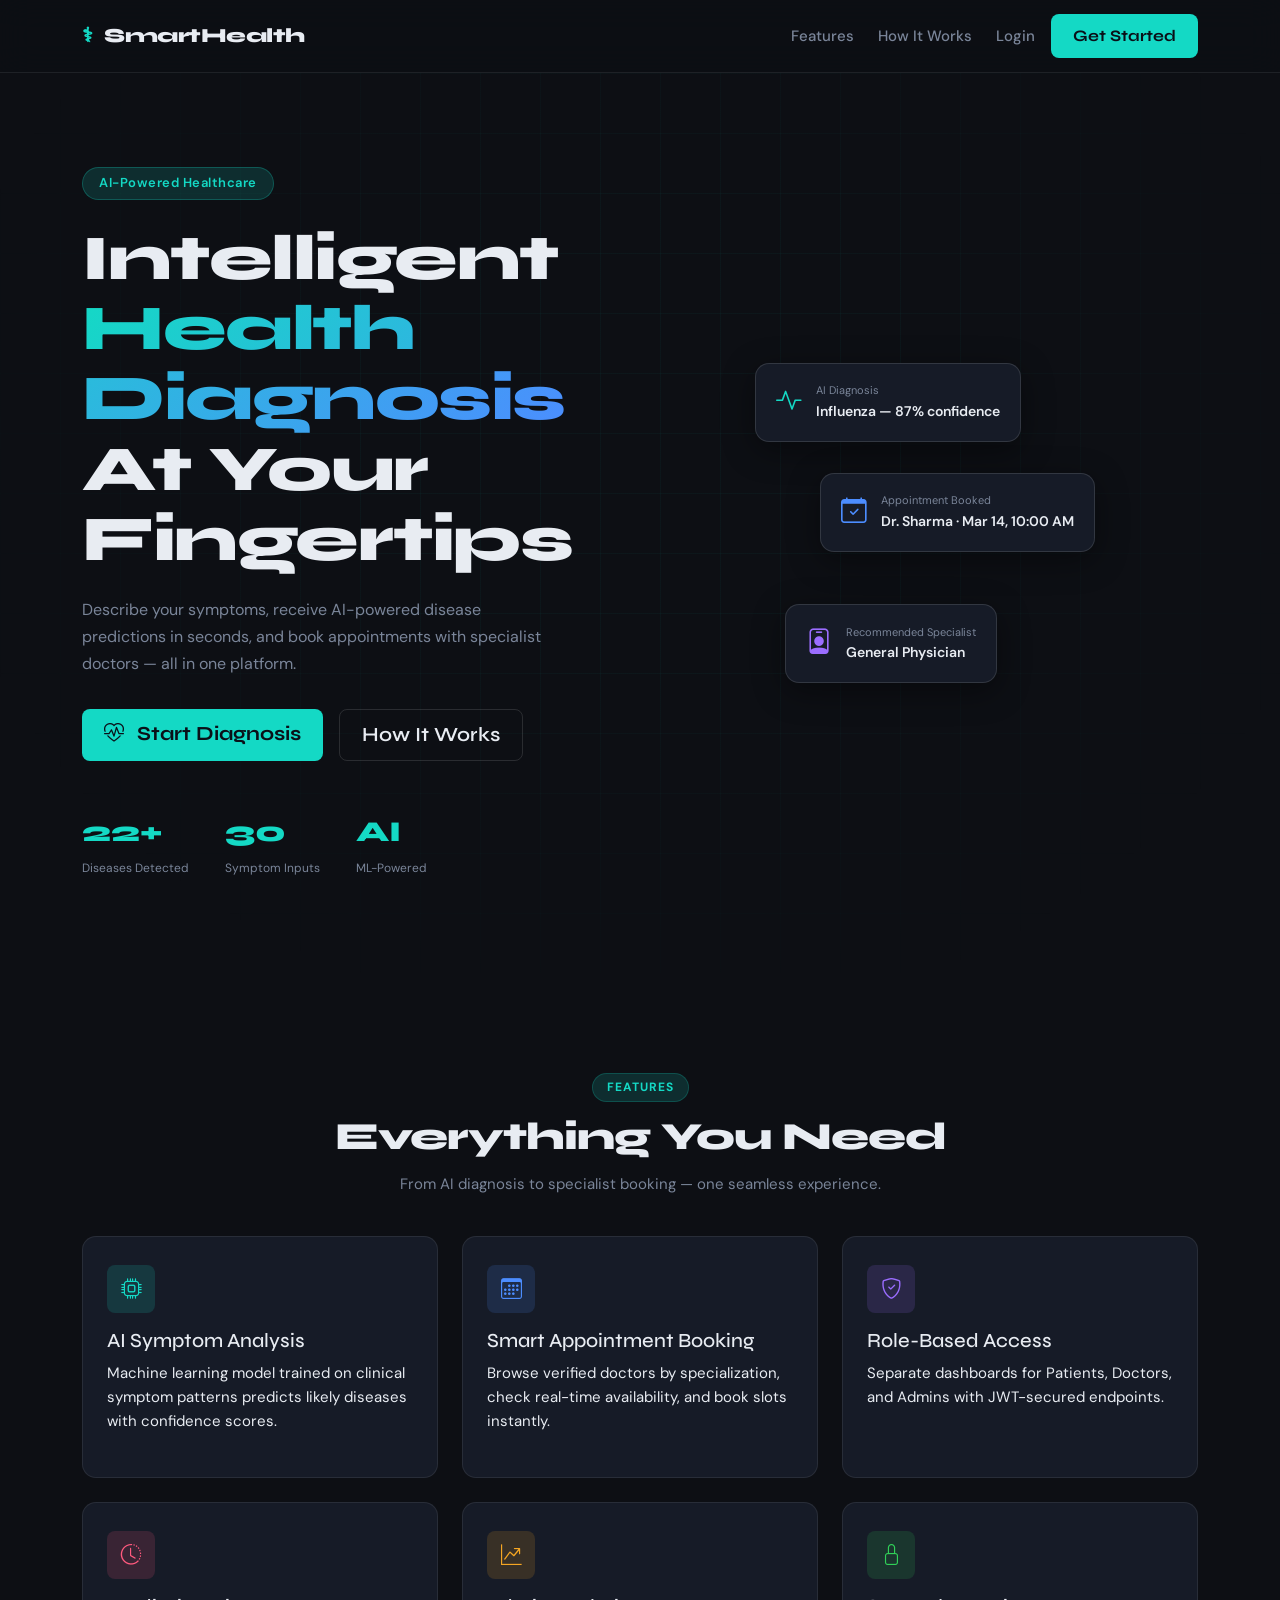
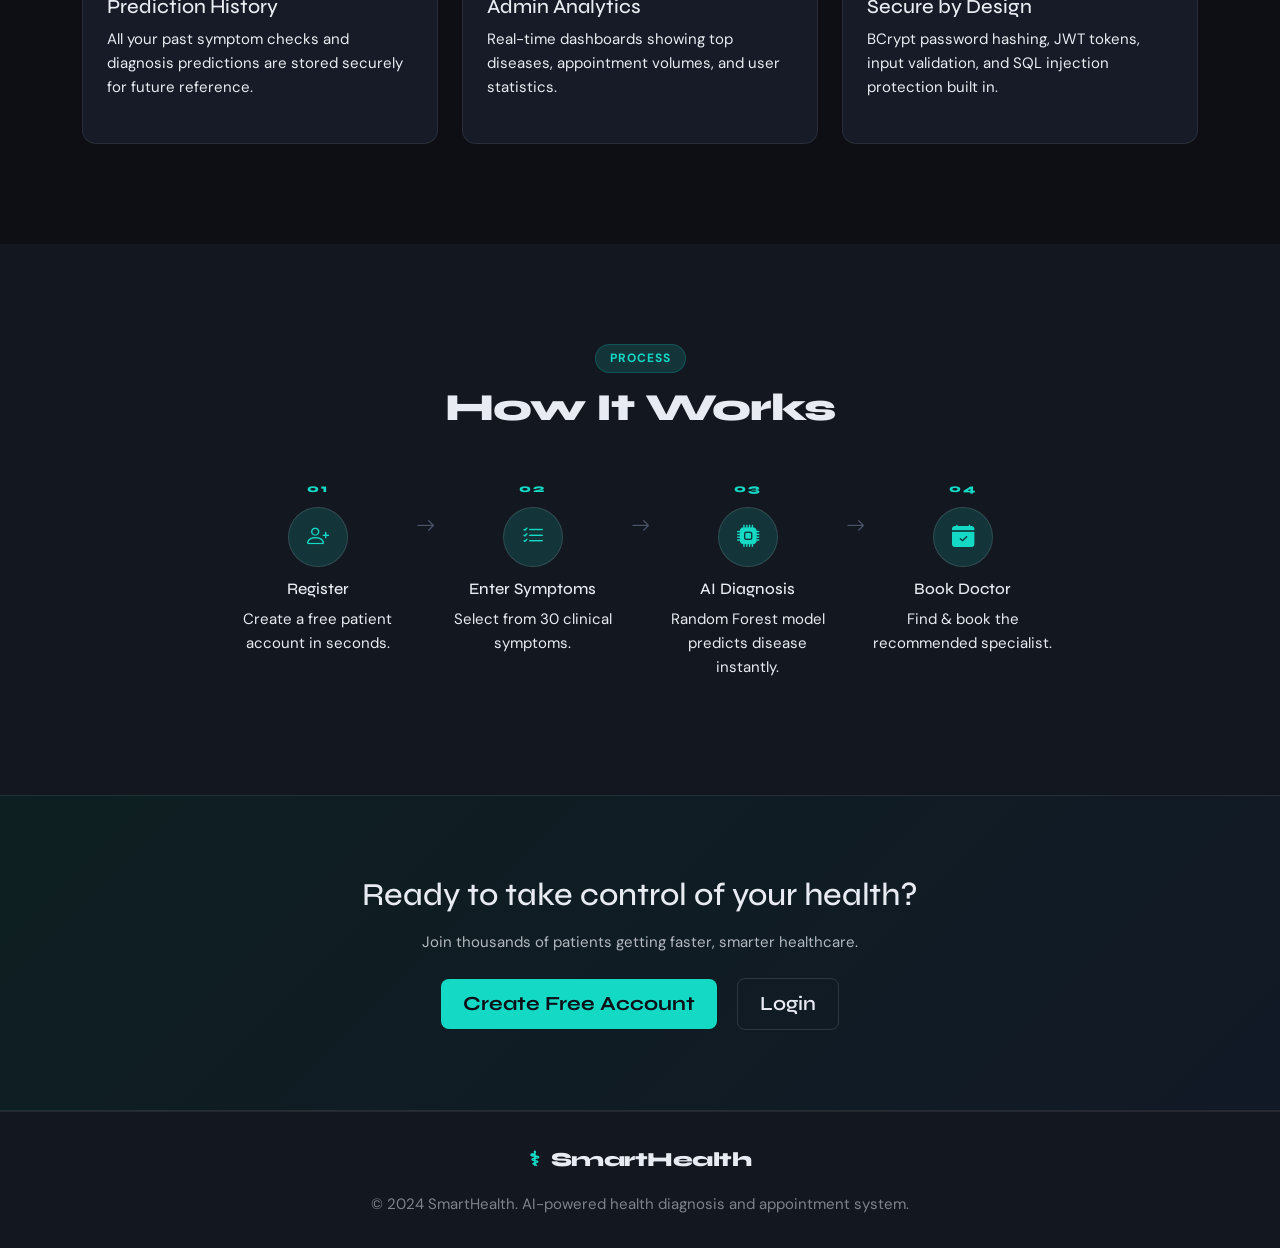
==== frontend/index.html @ 38779431 "Smart Health System - Complete Healthcare Management Platform" ====
<!DOCTYPE html>
<html lang="en">
<head>
  <meta charset="UTF-8" />
  <meta name="viewport" content="width=device-width, initial-scale=1.0" />
  <title>SmartHealth — AI Diagnosis & Appointments</title>
  <link rel="preconnect" href="https://fonts.googleapis.com" />
  <link rel="preconnect" href="https://fonts.gstatic.com" crossorigin />
  <link href="https://fonts.googleapis.com/css2?family=Syne:wght@400;600;700;800&family=DM+Sans:ital,wght@0,300;0,400;0,500;1,300&display=swap" rel="stylesheet" />
  <link rel="stylesheet" href="https://cdn.jsdelivr.net/npm/bootstrap@5.3.3/dist/css/bootstrap.min.css" />
  <link rel="stylesheet" href="https://cdn.jsdelivr.net/npm/bootstrap-icons@1.11.3/font/bootstrap-icons.css" />
  <link rel="stylesheet" href="style.css" />
</head>
<body>

<!-- ───────── NAVBAR ───────── -->
<nav class="navbar navbar-expand-lg sh-nav sticky-top">
  <div class="container">
    <a class="navbar-brand sh-brand" href="index.html">
      <span class="brand-icon">⚕</span> SmartHealth
    </a>
    <button class="navbar-toggler" type="button" data-bs-toggle="collapse" data-bs-target="#navbarMain">
      <span class="navbar-toggler-icon"></span>
    </button>
    <div class="collapse navbar-collapse" id="navbarMain">
      <ul class="navbar-nav ms-auto align-items-lg-center gap-lg-2">
        <li class="nav-item"><a class="nav-link" href="#features">Features</a></li>
        <li class="nav-item"><a class="nav-link" href="#how-it-works">How It Works</a></li>
        <li class="nav-item"><a class="nav-link" href="login.html">Login</a></li>
        <li class="nav-item"><a class="btn sh-btn-primary" href="register.html">Get Started</a></li>
      </ul>
    </div>
  </div>
</nav>

<!-- ───────── HERO ───────── -->
<section class="sh-hero">
  <div class="hero-bg-grid"></div>
  <div class="container position-relative">
    <div class="row align-items-center min-vh-100">
      <div class="col-lg-6">
        <div class="hero-badge">AI-Powered Healthcare</div>
        <h1 class="hero-title">
          Intelligent<br/>
          <span class="hero-accent">Health Diagnosis</span><br/>
          At Your Fingertips
        </h1>
        <p class="hero-sub">
          Describe your symptoms, receive AI-powered disease predictions in seconds,
          and book appointments with specialist doctors — all in one platform.
        </p>
        <div class="d-flex gap-3 flex-wrap">
          <a href="register.html" class="btn sh-btn-primary btn-lg">
            <i class="bi bi-heart-pulse me-2"></i> Start Diagnosis
          </a>
          <a href="#how-it-works" class="btn sh-btn-outline btn-lg">How It Works</a>
        </div>
        <div class="hero-stats mt-5">
          <div class="hero-stat"><span>22+</span><small>Diseases Detected</small></div>
          <div class="hero-stat"><span>30</span><small>Symptom Inputs</small></div>
          <div class="hero-stat"><span>AI</span><small>ML-Powered</small></div>
        </div>
      </div>
      <div class="col-lg-6 d-none d-lg-flex justify-content-center">
        <div class="hero-card-stack">
          <div class="hero-float-card card-pulse">
            <i class="bi bi-activity"></i>
            <div>
              <div class="fc-label">AI Diagnosis</div>
              <div class="fc-val">Influenza — 87% confidence</div>
            </div>
          </div>
          <div class="hero-float-card card-appt">
            <i class="bi bi-calendar-check"></i>
            <div>
              <div class="fc-label">Appointment Booked</div>
              <div class="fc-val">Dr. Sharma · Mar 14, 10:00 AM</div>
            </div>
          </div>
          <div class="hero-float-card card-spec">
            <i class="bi bi-person-badge"></i>
            <div>
              <div class="fc-label">Recommended Specialist</div>
              <div class="fc-val">General Physician</div>
            </div>
          </div>
        </div>
      </div>
    </div>
  </div>
</section>

<!-- ───────── FEATURES ───────── -->
<section class="sh-section" id="features">
  <div class="container">
    <div class="section-header">
      <div class="section-chip">Features</div>
      <h2 class="section-title">Everything You Need</h2>
      <p class="section-sub">From AI diagnosis to specialist booking — one seamless experience.</p>
    </div>
    <div class="row g-4 mt-3">
      <div class="col-md-4">
        <div class="sh-feature-card">
          <div class="feat-icon fc-teal"><i class="bi bi-cpu"></i></div>
          <h5>AI Symptom Analysis</h5>
          <p>Machine learning model trained on clinical symptom patterns predicts likely diseases with confidence scores.</p>
        </div>
      </div>
      <div class="col-md-4">
        <div class="sh-feature-card">
          <div class="feat-icon fc-blue"><i class="bi bi-calendar3"></i></div>
          <h5>Smart Appointment Booking</h5>
          <p>Browse verified doctors by specialization, check real-time availability, and book slots instantly.</p>
        </div>
      </div>
      <div class="col-md-4">
        <div class="sh-feature-card">
          <div class="feat-icon fc-violet"><i class="bi bi-shield-check"></i></div>
          <h5>Role-Based Access</h5>
          <p>Separate dashboards for Patients, Doctors, and Admins with JWT-secured endpoints.</p>
        </div>
      </div>
      <div class="col-md-4">
        <div class="sh-feature-card">
          <div class="feat-icon fc-rose"><i class="bi bi-clock-history"></i></div>
          <h5>Prediction History</h5>
          <p>All your past symptom checks and diagnosis predictions are stored securely for future reference.</p>
        </div>
      </div>
      <div class="col-md-4">
        <div class="sh-feature-card">
          <div class="feat-icon fc-amber"><i class="bi bi-graph-up-arrow"></i></div>
          <h5>Admin Analytics</h5>
          <p>Real-time dashboards showing top diseases, appointment volumes, and user statistics.</p>
        </div>
      </div>
      <div class="col-md-4">
        <div class="sh-feature-card">
          <div class="feat-icon fc-green"><i class="bi bi-lock"></i></div>
          <h5>Secure by Design</h5>
          <p>BCrypt password hashing, JWT tokens, input validation, and SQL injection protection built in.</p>
        </div>
      </div>
    </div>
  </div>
</section>

<!-- ───────── HOW IT WORKS ───────── -->
<section class="sh-section sh-section-alt" id="how-it-works">
  <div class="container">
    <div class="section-header">
      <div class="section-chip">Process</div>
      <h2 class="section-title">How It Works</h2>
    </div>
    <div class="row justify-content-center mt-5">
      <div class="col-lg-10">
        <div class="steps-row">
          <div class="step-item">
            <div class="step-num">01</div>
            <div class="step-icon"><i class="bi bi-person-plus"></i></div>
            <h6>Register</h6>
            <p>Create a free patient account in seconds.</p>
          </div>
          <div class="step-arrow"><i class="bi bi-arrow-right"></i></div>
          <div class="step-item">
            <div class="step-num">02</div>
            <div class="step-icon"><i class="bi bi-list-check"></i></div>
            <h6>Enter Symptoms</h6>
            <p>Select from 30 clinical symptoms.</p>
          </div>
          <div class="step-arrow"><i class="bi bi-arrow-right"></i></div>
          <div class="step-item">
            <div class="step-num">03</div>
            <div class="step-icon"><i class="bi bi-cpu-fill"></i></div>
            <h6>AI Diagnosis</h6>
            <p>Random Forest model predicts disease instantly.</p>
          </div>
          <div class="step-arrow"><i class="bi bi-arrow-right"></i></div>
          <div class="step-item">
            <div class="step-num">04</div>
            <div class="step-icon"><i class="bi bi-calendar-check-fill"></i></div>
            <h6>Book Doctor</h6>
            <p>Find & book the recommended specialist.</p>
          </div>
        </div>
      </div>
    </div>
  </div>
</section>

<!-- ───────── CTA ───────── -->
<section class="sh-cta">
  <div class="container text-center">
    <h2>Ready to take control of your health?</h2>
    <p class="mt-3 mb-4 opacity-75">Join thousands of patients getting faster, smarter healthcare.</p>
    <a href="register.html" class="btn sh-btn-primary btn-lg me-3">Create Free Account</a>
    <a href="login.html" class="btn sh-btn-outline btn-lg">Login</a>
  </div>
</section>

<!-- ───────── FOOTER ───────── -->
<footer class="sh-footer">
  <div class="container text-center">
    <div class="sh-brand mb-3"><span class="brand-icon">⚕</span> SmartHealth</div>
    <p class="mb-0 opacity-50">© 2024 SmartHealth. AI-powered health diagnosis and appointment system.</p>
  </div>
</footer>

<script src="https://cdn.jsdelivr.net/npm/bootstrap@5.3.3/dist/js/bootstrap.bundle.min.js"></script>
</body>
</html>
---- frontend/style.css ----
/* ============================================================
   SmartHealth — Main Stylesheet
   Aesthetic: Clinical-Luxury Dark with teal accents
   Fonts: Syne (headings) + DM Sans (body)
   ============================================================ */

/* ── CSS Variables ─────────────────────────────────────────── */
:root {
  --bg:          #0d0f14;
  --bg-2:        #131720;
  --bg-3:        #1a1f2e;
  --bg-card:     #161b27;
  --border:      rgba(255,255,255,0.08);
  --border-2:    rgba(255,255,255,0.12);

  --teal:        #14d9c5;
  --teal-dim:    rgba(20,217,197,0.15);
  --teal-dark:   #0fa896;
  --blue:        #4c8dff;
  --blue-dim:    rgba(76,141,255,0.15);
  --violet:      #9b6dff;
  --violet-dim:  rgba(155,109,255,0.15);
  --rose:        #ff5a7e;
  --rose-dim:    rgba(255,90,126,0.15);
  --amber:       #f5a623;
  --amber-dim:   rgba(245,166,35,0.15);
  --green:       #30d158;
  --green-dim:   rgba(48,209,88,0.15);

  --text:        #e8ecf2;
  --text-muted:  #7a8599;
  --text-faint:  #4a5568;

  --radius:      14px;
  --radius-sm:   8px;
  --radius-lg:   20px;

  --sidebar-w:   240px;
  --topbar-h:    60px;
  --shadow:      0 8px 32px rgba(0,0,0,0.4);
  --shadow-sm:   0 4px 16px rgba(0,0,0,0.3);
}

/* ── Base ──────────────────────────────────────────────────── */
* { box-sizing: border-box; }

body {
  background: var(--bg);
  color: var(--text);
  font-family: 'DM Sans', sans-serif;
  font-size: 15px;
  line-height: 1.6;
  margin: 0;
}

h1,h2,h3,h4,h5,h6,
.sh-brand,
.hero-title,
.section-title,
.auth-form-title,
.sidebar-brand {
  font-family: 'Syne', sans-serif;
}

a { color: var(--teal); text-decoration: none; }
a:hover { color: var(--teal-dark); }

/* ── Scrollbar ─────────────────────────────────────────────── */
::-webkit-scrollbar { width: 6px; height: 6px; }
::-webkit-scrollbar-track { background: var(--bg-2); }
::-webkit-scrollbar-thumb { background: var(--bg-3); border-radius: 99px; }
::-webkit-scrollbar-thumb:hover { background: var(--border-2); }

/* ════════════════════════════════════════════════════════════
   NAVBAR
   ════════════════════════════════════════════════════════════ */
.sh-nav {
  background: rgba(13,15,20,0.92);
  backdrop-filter: blur(16px);
  border-bottom: 1px solid var(--border);
  padding: 14px 0;
}
.sh-brand {
  font-size: 1.25rem;
  font-weight: 800;
  color: var(--text) !important;
  letter-spacing: -0.5px;
}
.brand-icon {
  color: var(--teal);
  margin-right: 6px;
}
.sh-nav .nav-link {
  color: var(--text-muted);
  font-weight: 500;
  padding: 6px 12px;
  transition: color .2s;
}
.sh-nav .nav-link:hover { color: var(--text); }

/* ── Buttons ───────────────────────────────────────────────── */
.sh-btn-primary {
  background: var(--teal);
  color: #0a1018;
  border: none;
  font-family: 'Syne', sans-serif;
  font-weight: 700;
  border-radius: var(--radius-sm);
  padding: 10px 22px;
  transition: background .2s, transform .1s, box-shadow .2s;
}
.sh-btn-primary:hover {
  background: var(--teal-dark);
  color: #0a1018;
  transform: translateY(-1px);
  box-shadow: 0 6px 20px rgba(20,217,197,0.3);
}

.sh-btn-outline {
  background: transparent;
  color: var(--text);
  border: 1px solid var(--border-2);
  font-family: 'Syne', sans-serif;
  font-weight: 600;
  border-radius: var(--radius-sm);
  padding: 10px 22px;
  transition: border-color .2s, color .2s;
}
.sh-btn-outline:hover {
  border-color: var(--teal);
  color: var(--teal);
}

.sh-btn-demo {
  background: var(--bg-3);
  color: var(--text-muted);
  border: 1px solid var(--border);
  font-size: 13px;
  padding: 7px 12px;
  border-radius: var(--radius-sm);
  transition: all .2s;
}
.sh-btn-demo:hover {
  background: var(--teal-dim);
  color: var(--teal);
  border-color: var(--teal);
}

/* ════════════════════════════════════════════════════════════
   HERO
   ════════════════════════════════════════════════════════════ */
.sh-hero {
  position: relative;
  background: var(--bg);
  overflow: hidden;
}

.hero-bg-grid {
  position: absolute;
  inset: 0;
  background-image:
    linear-gradient(rgba(20,217,197,0.04) 1px, transparent 1px),
    linear-gradient(90deg, rgba(20,217,197,0.04) 1px, transparent 1px);
  background-size: 60px 60px;
  mask-image: radial-gradient(ellipse at 50% 40%, black 30%, transparent 80%);
}

.hero-badge {
  display: inline-block;
  background: var(--teal-dim);
  color: var(--teal);
  border: 1px solid rgba(20,217,197,0.25);
  border-radius: 99px;
  padding: 5px 16px;
  font-size: 13px;
  font-weight: 600;
  letter-spacing: 0.5px;
  margin-bottom: 24px;
  animation: fadeUp .6s ease both;
}

.hero-title {
  font-size: clamp(2.4rem, 5vw, 4rem);
  font-weight: 800;
  line-height: 1.1;
  letter-spacing: -1.5px;
  animation: fadeUp .6s .1s ease both;
}

.hero-accent {
  background: linear-gradient(135deg, var(--teal) 0%, var(--blue) 100%);
  -webkit-background-clip: text;
  -webkit-text-fill-color: transparent;
}

.hero-sub {
  color: var(--text-muted);
  max-width: 480px;
  margin: 20px 0 32px;
  font-size: 1rem;
  line-height: 1.7;
  animation: fadeUp .6s .2s ease both;
}

.hero-stats {
  display: flex;
  gap: 36px;
  animation: fadeUp .6s .4s ease both;
}
.hero-stat span {
  display: block;
  font-family: 'Syne', sans-serif;
  font-size: 1.8rem;
  font-weight: 800;
  color: var(--teal);
}
.hero-stat small {
  color: var(--text-muted);
  font-size: 12px;
}

/* Floating cards stack */
.hero-card-stack {
  position: relative;
  width: 340px;
  height: 320px;
}
.hero-float-card {
  position: absolute;
  background: var(--bg-card);
  border: 1px solid var(--border-2);
  border-radius: var(--radius);
  padding: 18px 20px;
  display: flex;
  align-items: center;
  gap: 14px;
  backdrop-filter: blur(10px);
  box-shadow: var(--shadow);
  animation: float 4s ease-in-out infinite;
}
.hero-float-card i {
  font-size: 1.6rem;
}
.card-pulse { top: 0; left: 0; animation-delay: 0s; }
.card-pulse i { color: var(--teal); }
.card-appt  { top: 110px; right: 0; animation-delay: 1s; }
.card-appt i { color: var(--blue); }
.card-spec  { bottom: 0; left: 30px; animation-delay: 2s; }
.card-spec i { color: var(--violet); }

.fc-label { font-size: 11px; color: var(--text-muted); }
.fc-val   { font-size: 14px; font-weight: 600; color: var(--text); }

/* ════════════════════════════════════════════════════════════
   SECTIONS (landing page)
   ════════════════════════════════════════════════════════════ */
.sh-section {
  padding: 100px 0;
}
.sh-section-alt {
  background: var(--bg-2);
}

.section-header { text-align: center; }
.section-chip {
  display: inline-block;
  background: var(--teal-dim);
  color: var(--teal);
  border: 1px solid rgba(20,217,197,0.2);
  border-radius: 99px;
  padding: 4px 14px;
  font-size: 12px;
  font-weight: 700;
  letter-spacing: 1px;
  text-transform: uppercase;
  margin-bottom: 12px;
}
.section-title {
  font-size: clamp(1.8rem, 3vw, 2.6rem);
  font-weight: 800;
  letter-spacing: -1px;
  color: var(--text);
}
.section-sub { color: var(--text-muted); max-width: 500px; margin: 12px auto 0; }

/* Feature cards */
.sh-feature-card {
  background: var(--bg-card);
  border: 1px solid var(--border);
  border-radius: var(--radius);
  padding: 28px 24px;
  height: 100%;
  transition: border-color .2s, transform .2s, box-shadow .2s;
}
.sh-feature-card:hover {
  border-color: var(--teal);
  transform: translateY(-4px);
  box-shadow: 0 12px 40px rgba(20,217,197,0.1);
}
.feat-icon {
  width: 48px;
  height: 48px;
  border-radius: var(--radius-sm);
  display: flex;
  align-items: center;
  justify-content: center;
  font-size: 1.3rem;
  margin-bottom: 16px;
}
.fc-teal   { background: var(--teal-dim);   color: var(--teal);   }
.fc-blue   { background: var(--blue-dim);   color: var(--blue);   }
.fc-violet { background: var(--violet-dim); color: var(--violet); }
.fc-rose   { background: var(--rose-dim);   color: var(--rose);   }
.fc-amber  { background: var(--amber-dim);  color: var(--amber);  }
.fc-green  { background: var(--green-dim);  color: var(--green);  }

/* Steps (how it works) */
.steps-row {
  display: flex;
  align-items: flex-start;
  justify-content: center;
  gap: 8px;
  flex-wrap: wrap;
}
.step-item {
  text-align: center;
  flex: 1;
  min-width: 120px;
  max-width: 180px;
}
.step-num {
  font-family: 'Syne', sans-serif;
  font-size: 0.7rem;
  font-weight: 800;
  color: var(--teal);
  letter-spacing: 2px;
  margin-bottom: 10px;
}
.step-icon {
  width: 60px;
  height: 60px;
  border: 1px solid var(--border-2);
  border-radius: 50%;
  display: flex;
  align-items: center;
  justify-content: center;
  font-size: 1.4rem;
  color: var(--teal);
  margin: 0 auto 12px;
  background: var(--teal-dim);
}
.step-arrow {
  color: var(--text-faint);
  font-size: 1.2rem;
  padding-top: 32px;
}

/* CTA section */
.sh-cta {
  background: linear-gradient(135deg, rgba(20,217,197,0.08) 0%, rgba(76,141,255,0.08) 100%);
  border-top: 1px solid var(--border);
  border-bottom: 1px solid var(--border);
  padding: 80px 0;
}

.sh-footer {
  background: var(--bg-2);
  border-top: 1px solid var(--border);
  padding: 32px 0;
}

/* ════════════════════════════════════════════════════════════
   AUTH PAGES
   ════════════════════════════════════════════════════════════ */
.auth-page {
  min-height: 100vh;
  background: var(--bg);
}
.auth-split {
  display: flex;
  min-height: 100vh;
}
.auth-left {
  flex: 0 0 45%;
  background: linear-gradient(160deg, var(--bg-2) 0%, var(--bg-3) 100%);
  border-right: 1px solid var(--border);
  padding: 60px;
  flex-direction: column;
  justify-content: center;
}
.auth-left-content h2 {
  font-size: 2.2rem;
  font-weight: 800;
  letter-spacing: -1px;
}
.auth-features { display: flex; flex-direction: column; gap: 14px; }
.auth-feat {
  display: flex;
  align-items: center;
  gap: 12px;
  color: var(--text-muted);
  font-size: 14px;
}
.auth-feat i { color: var(--teal); font-size: 1.1rem; }

.auth-right {
  flex: 1;
  display: flex;
  align-items: center;
  justify-content: center;
  padding: 40px 20px;
}
.auth-form-wrap {
  width: 100%;
  max-width: 440px;
}
.auth-form-title {
  font-size: 1.8rem;
  font-weight: 800;
  letter-spacing: -0.5px;
}
.auth-form-sub { color: var(--text-muted); margin-bottom: 28px; }

.sh-input, .form-control.sh-input, .form-select.sh-input {
  background: var(--bg-3);
  border: 1px solid var(--border);
  color: var(--text);
  border-radius: var(--radius-sm);
  padding: 10px 14px;
  transition: border-color .2s;
}
.sh-input:focus, .form-control:focus, .form-select:focus {
  background: var(--bg-3);
  border-color: var(--teal);
  color: var(--text);
  box-shadow: 0 0 0 3px rgba(20,217,197,0.12);
}
.sh-input-group .input-group-text {
  background: var(--bg-3);
  border: 1px solid var(--border);
  border-right: none;
  color: var(--text-muted);
}
.sh-input-group .form-control {
  background: var(--bg-3);
  border-color: var(--border);
  color: var(--text);
}
.sh-input-group .btn-outline-secondary {
  border-color: var(--border);
  color: var(--text-muted);
  background: var(--bg-3);
}
.auth-divider {
  text-align: center;
  color: var(--text-faint);
  font-size: 13px;
  margin: 20px 0;
  position: relative;
}
.auth-divider::before, .auth-divider::after {
  content: '';
  position: absolute;
  top: 50%;
  width: 44%;
  height: 1px;
  background: var(--border);
}
.auth-divider::before { left: 0; }
.auth-divider::after  { right: 0; }

.sh-link { color: var(--teal); font-weight: 600; }
.sh-link:hover { color: var(--teal-dark); }

/* ════════════════════════════════════════════════════════════
   DASHBOARD LAYOUT
   ════════════════════════════════════════════════════════════ */
.dashboard-page { display: flex; background: var(--bg); min-height: 100vh; }

/* Sidebar */
.sh-sidebar {
  width: var(--sidebar-w);
  background: var(--bg-2);
  border-right: 1px solid var(--border);
  display: flex;
  flex-direction: column;
  position: fixed;
  top: 0;
  left: 0;
  height: 100vh;
  z-index: 1000;
  padding: 28px 16px;
  transition: transform .25s ease;
}
.sidebar-brand {
  font-size: 1.15rem;
  font-weight: 800;
  color: var(--text);
  padding: 0 8px 24px;
  border-bottom: 1px solid var(--border);
  margin-bottom: 20px;
}
.sidebar-nav { flex: 1; display: flex; flex-direction: column; gap: 4px; }
.sidebar-link {
  display: flex;
  align-items: center;
  gap: 10px;
  color: var(--text-muted);
  font-weight: 500;
  padding: 10px 12px;
  border-radius: var(--radius-sm);
  transition: all .15s;
  font-size: 14px;
}
.sidebar-link:hover { background: var(--bg-3); color: var(--text); }
.sidebar-link.active { background: var(--teal-dim); color: var(--teal); }
.sidebar-link i { font-size: 1rem; }
.sidebar-footer { padding-top: 16px; border-top: 1px solid var(--border); }
.sh-logout {
  width: 100%;
  background: var(--bg-3);
  color: var(--text-muted);
  border: 1px solid var(--border);
  border-radius: var(--radius-sm);
  padding: 8px;
  font-size: 13px;
  display: flex;
  align-items: center;
  justify-content: center;
  gap: 8px;
  transition: all .2s;
}
.sh-logout:hover { background: var(--rose-dim); color: var(--rose); border-color: var(--rose); }

/* Main area */
.sh-main {
  margin-left: var(--sidebar-w);
  flex: 1;
  display: flex;
  flex-direction: column;
  min-height: 100vh;
}

/* Topbar */
.sh-topbar {
  height: var(--topbar-h);
  background: var(--bg-2);
  border-bottom: 1px solid var(--border);
  display: flex;
  align-items: center;
  padding: 0 24px;
  gap: 16px;
  position: sticky;
  top: 0;
  z-index: 100;
}
.sidebar-toggle {
  background: transparent;
  border: none;
  color: var(--text-muted);
  font-size: 1.3rem;
  cursor: pointer;
  display: none;
}
.topbar-title {
  flex: 1;
  font-family: 'Syne', sans-serif;
  font-weight: 700;
  font-size: 1rem;
}
.topbar-user {
  display: flex;
  align-items: center;
  gap: 10px;
  color: var(--text-muted);
  font-size: 13px;
}
.user-avatar {
  width: 34px;
  height: 34px;
  background: var(--teal-dim);
  color: var(--teal);
  border-radius: 50%;
  display: flex;
  align-items: center;
  justify-content: center;
  font-family: 'Syne', sans-serif;
  font-weight: 800;
  font-size: 14px;
}

/* Tabs */
.dash-content { flex: 1; overflow-y: auto; }
.dash-tab { display: none; }
.dash-tab.active { display: block; }

/* Stat cards */
.stat-card {
  background: var(--bg-card);
  border: 1px solid var(--border);
  border-radius: var(--radius);
  padding: 22px;
  display: flex;
  align-items: center;
  gap: 18px;
  transition: transform .2s, box-shadow .2s;
}
.stat-card:hover { transform: translateY(-2px); box-shadow: var(--shadow-sm); }
.sc-icon {
  width: 52px; height: 52px; border-radius: var(--radius-sm);
  display: flex; align-items: center; justify-content: center;
  font-size: 1.4rem; flex-shrink: 0;
}
.sc-teal   .sc-icon { background: var(--teal-dim);   color: var(--teal);   }
.sc-blue   .sc-icon { background: var(--blue-dim);   color: var(--blue);   }
.sc-violet .sc-icon { background: var(--violet-dim); color: var(--violet); }
.sc-green  .sc-icon { background: var(--green-dim);  color: var(--green);  }
.sc-rose   .sc-icon { background: var(--rose-dim);   color: var(--rose);   }
.sc-amber  .sc-icon { background: var(--amber-dim);  color: var(--amber);  }

.sc-val   { font-family: 'Syne', sans-serif; font-size: 1.8rem; font-weight: 800; }
.sc-label { color: var(--text-muted); font-size: 13px; }

/* Section label */
.section-label {
  font-family: 'Syne', sans-serif;
  font-size: 1rem;
  font-weight: 700;
  color: var(--text-muted);
  text-transform: uppercase;
  letter-spacing: 1px;
  margin-bottom: 16px;
}

/* Quick CTA */
.quick-cta-card {
  background: linear-gradient(135deg, rgba(20,217,197,0.1) 0%, rgba(76,141,255,0.08) 100%);
  border: 1px solid rgba(20,217,197,0.25);
  border-radius: var(--radius);
  padding: 24px 28px;
  display: flex;
  align-items: center;
  justify-content: space-between;
  gap: 16px;
  flex-wrap: wrap;
}

/* Generic sh-card */
.sh-card {
  background: var(--bg-card);
  border: 1px solid var(--border);
  border-radius: var(--radius);
  overflow: hidden;
}
.sh-card-header {
  padding: 16px 22px;
  border-bottom: 1px solid var(--border);
  font-family: 'Syne', sans-serif;
  font-weight: 700;
  font-size: 0.95rem;
  color: var(--text-muted);
}
.sh-card-body { padding: 22px; }

/* Symptom grid */
.symptom-grid {
  display: grid;
  grid-template-columns: repeat(auto-fill, minmax(145px, 1fr));
  gap: 10px;
}
.symptom-chip {
  background: var(--bg-3);
  border: 1px solid var(--border);
  border-radius: 99px;
  padding: 8px 14px;
  font-size: 13px;
  cursor: pointer;
  transition: all .15s;
  display: flex;
  align-items: center;
  gap: 6px;
  color: var(--text-muted);
}
.symptom-chip:hover  { border-color: var(--teal); color: var(--text); }
.symptom-chip.selected {
  background: var(--teal-dim);
  border-color: var(--teal);
  color: var(--teal);
}
.symptom-chip .chip-dot {
  width: 8px; height: 8px; border-radius: 50%;
  background: currentColor; flex-shrink: 0;
}

/* Prediction result card */
.prediction-result-card {
  background: var(--bg-card);
  border: 1px solid var(--teal);
  border-radius: var(--radius);
  overflow: hidden;
  box-shadow: 0 0 30px rgba(20,217,197,0.1);
}
.pr-header {
  background: var(--teal-dim);
  padding: 14px 22px;
  display: flex;
  align-items: center;
  gap: 10px;
  font-family: 'Syne', sans-serif;
  font-weight: 700;
  color: var(--teal);
}
.pr-body { padding: 22px; }
.pr-disease {
  font-family: 'Syne', sans-serif;
  font-size: 1.6rem;
  font-weight: 800;
  color: var(--text);
}
.conf-bar {
  height: 6px;
  background: var(--bg-3);
  border-radius: 99px;
  overflow: hidden;
}
.conf-fill {
  height: 100%;
  background: linear-gradient(90deg, var(--teal), var(--blue));
  border-radius: 99px;
  transition: width .8s ease;
}
.pr-specialty { color: var(--text-muted); font-size: 14px; }
.pr-alts { color: var(--text-muted); font-size: 13px; }

/* Prediction / Appointment cards in lists */
.pred-card, .appt-card {
  background: var(--bg-card);
  border: 1px solid var(--border);
  border-radius: var(--radius);
  padding: 18px 22px;
  margin-bottom: 12px;
  transition: border-color .2s;
}
.pred-card:hover, .appt-card:hover { border-color: var(--border-2); }

.badge-pending   { background: var(--amber-dim);  color: var(--amber);  }
.badge-approved  { background: var(--green-dim);  color: var(--green);  }
.badge-rejected  { background: var(--rose-dim);   color: var(--rose);   }
.badge-completed { background: var(--blue-dim);   color: var(--blue);   }
.badge-cancelled { background: var(--bg-3);       color: var(--text-muted); }

.status-badge {
  display: inline-block;
  padding: 3px 10px;
  border-radius: 99px;
  font-size: 11px;
  font-weight: 700;
  text-transform: uppercase;
  letter-spacing: 0.5px;
}

/* Tables */
.sh-table {
  color: var(--text);
  border-color: var(--border);
}
.sh-table thead tr {
  background: var(--bg-3);
  color: var(--text-muted);
  font-size: 12px;
  text-transform: uppercase;
  letter-spacing: 0.5px;
}
.sh-table tbody tr { border-color: var(--border); }
.sh-table tbody tr:hover { background: rgba(255,255,255,0.02); }
.sh-table td, .sh-table th { padding: 14px 16px; vertical-align: middle; }

/* ════════════════════════════════════════════════════════════
   ANIMATIONS
   ════════════════════════════════════════════════════════════ */
@keyframes fadeUp {
  from { opacity: 0; transform: translateY(20px); }
  to   { opacity: 1; transform: translateY(0); }
}

@keyframes float {
  0%, 100% { transform: translateY(0);   }
  50%       { transform: translateY(-8px); }
}

/* ════════════════════════════════════════════════════════════
   RESPONSIVE
   ════════════════════════════════════════════════════════════ */
@media (max-width: 992px) {
  .sh-sidebar {
    transform: translateX(-100%);
  }
  .sh-sidebar.open {
    transform: translateX(0);
  }
  .sh-main { margin-left: 0; }
  .sidebar-toggle { display: block; }
}

@media (max-width: 576px) {
  .auth-left { display: none !important; }
  .hero-stats { gap: 20px; }
}
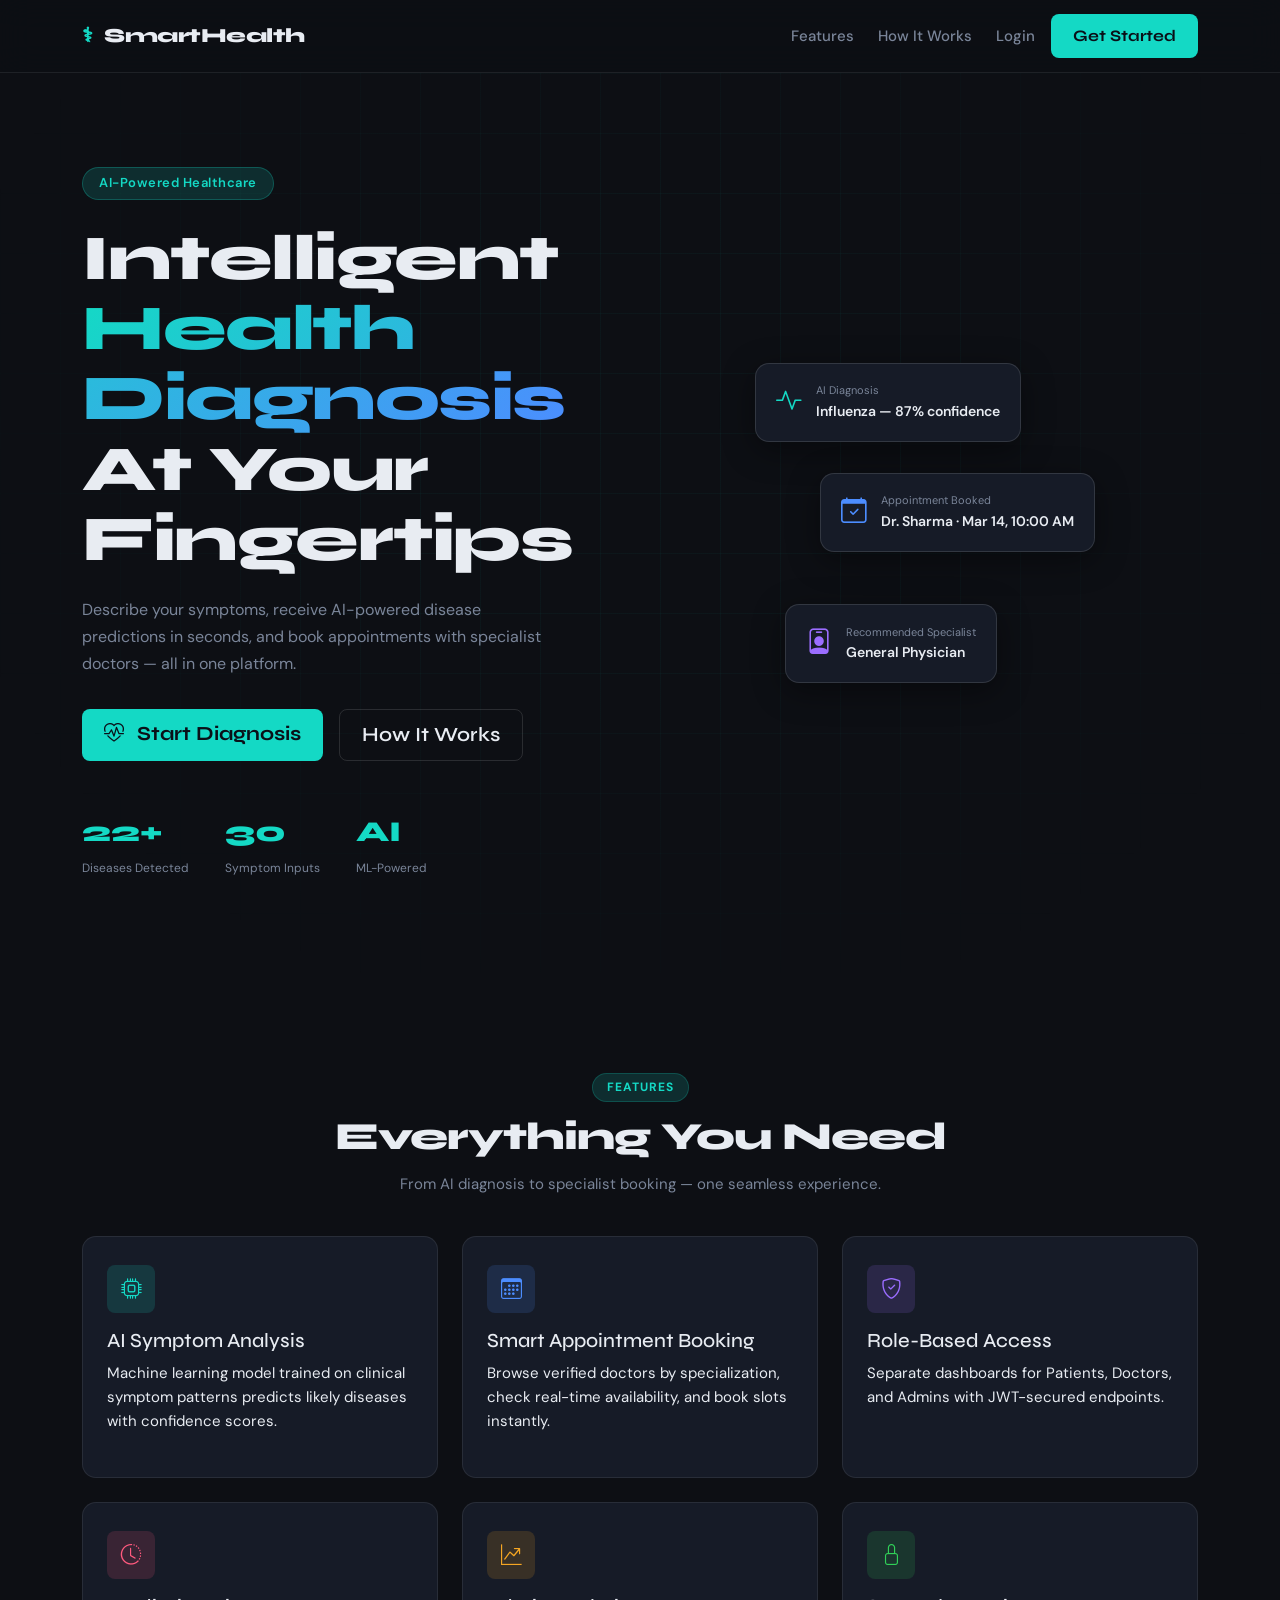
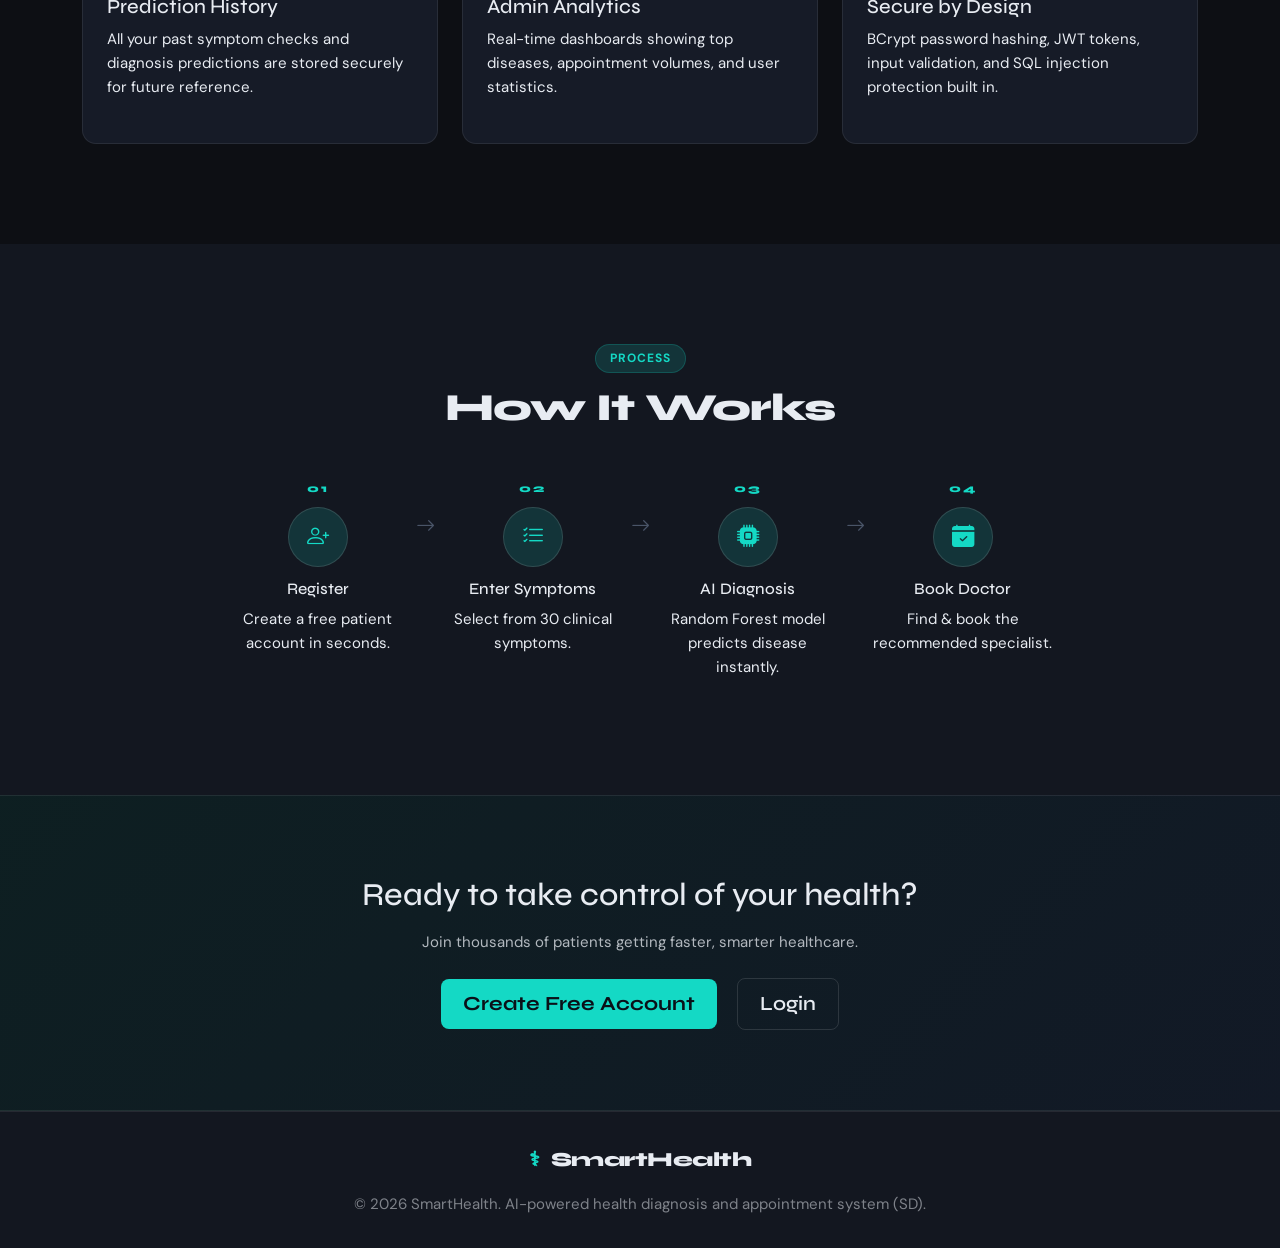
==== commit c5af8654: "Update index.html" ====
--- a/frontend/index.html
+++ b/frontend/index.html
@@ -10,6 +10,7 @@
   <link rel="stylesheet" href="https://cdn.jsdelivr.net/npm/bootstrap@5.3.3/dist/css/bootstrap.min.css" />
   <link rel="stylesheet" href="https://cdn.jsdelivr.net/npm/bootstrap-icons@1.11.3/font/bootstrap-icons.css" />
   <link rel="stylesheet" href="style.css" />
+ <script src="script.js"></script>
 </head>
 <body>
 
@@ -202,7 +203,7 @@
 <footer class="sh-footer">
   <div class="container text-center">
     <div class="sh-brand mb-3"><span class="brand-icon">⚕</span> SmartHealth</div>
-    <p class="mb-0 opacity-50">© 2024 SmartHealth. AI-powered health diagnosis and appointment system.</p>
+    <p class="mb-0 opacity-50">© 2026 SmartHealth. AI-powered health diagnosis and appointment system (SD).</p>
   </div>
 </footer>
 
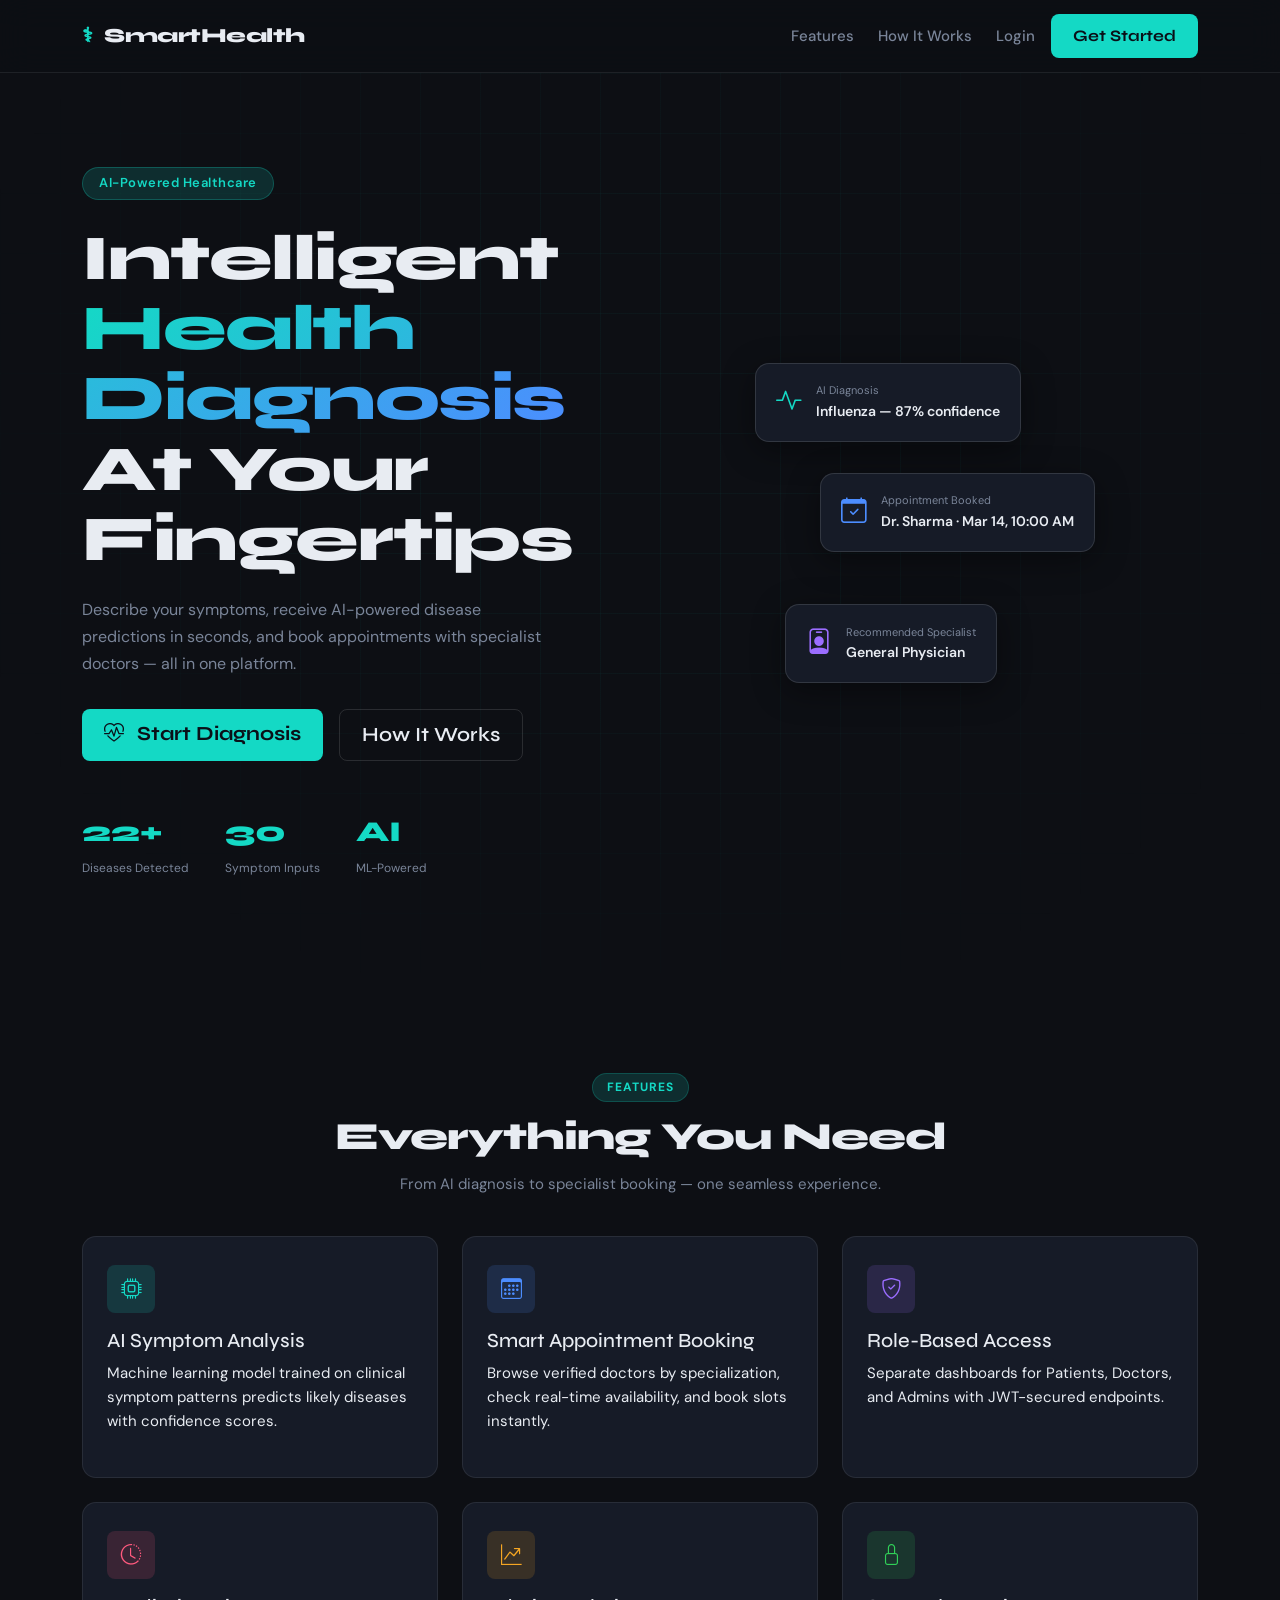
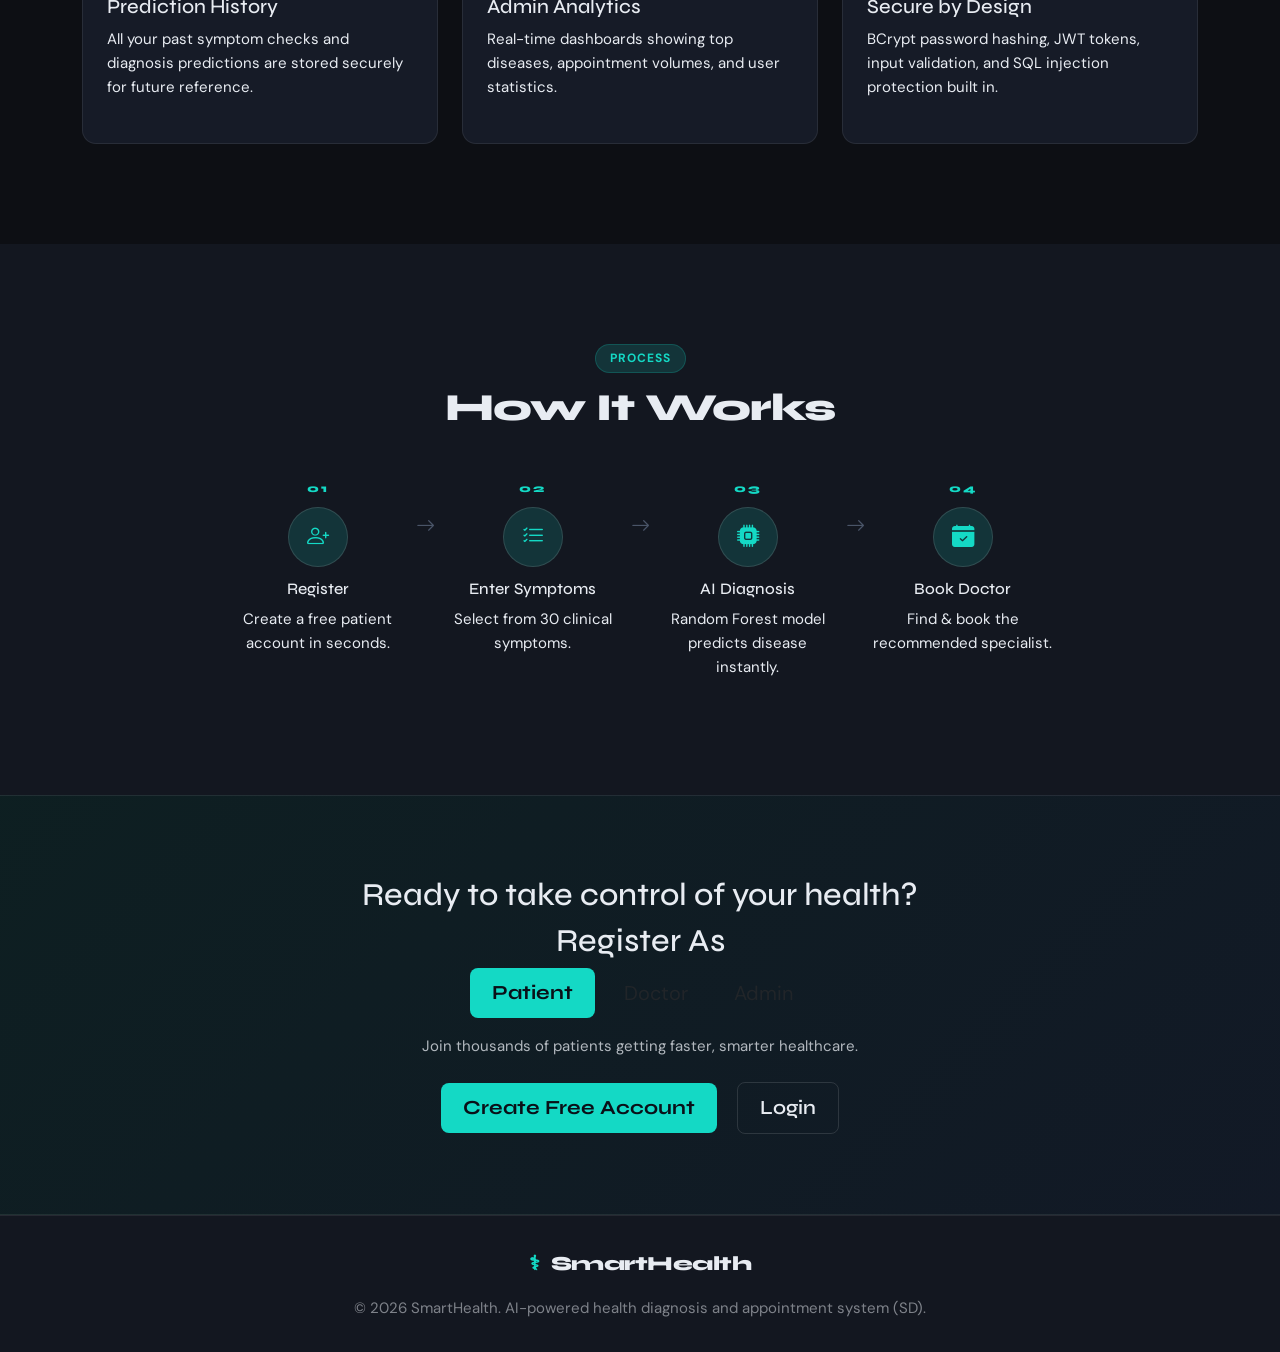
==== commit 39c3cfd5: "Update index.html" ====
--- a/frontend/index.html
+++ b/frontend/index.html
@@ -28,7 +28,7 @@
         <li class="nav-item"><a class="nav-link" href="#features">Features</a></li>
         <li class="nav-item"><a class="nav-link" href="#how-it-works">How It Works</a></li>
         <li class="nav-item"><a class="nav-link" href="login.html">Login</a></li>
-        <li class="nav-item"><a class="btn sh-btn-primary" href="register.html">Get Started</a></li>
+        <li class="nav-item"><a class="btn sh-btn-primary" href="register-patient.html">Get Started</a></li>
       </ul>
     </div>
   </div>
@@ -51,7 +51,7 @@
           and book appointments with specialist doctors — all in one platform.
         </p>
         <div class="d-flex gap-3 flex-wrap">
-          <a href="register.html" class="btn sh-btn-primary btn-lg">
+          <a href="register-patient.html" class="btn sh-btn-primary btn-lg">
             <i class="bi bi-heart-pulse me-2"></i> Start Diagnosis
           </a>
           <a href="#how-it-works" class="btn sh-btn-outline btn-lg">How It Works</a>
@@ -193,8 +193,15 @@
 <section class="sh-cta">
   <div class="container text-center">
     <h2>Ready to take control of your health?</h2>
+    <h2>Register As</h2>
+
+<a href="register-patient.html" class="btn sh-btn-primary btn-lg me-2">Patient</a>
+
+<a href="register-doctor.html" class="btn sh-btn-secondary btn-lg me-2">Doctor</a>
+
+<a href="register-admin.html" class="btn sh-btn-dark btn-lg">Admin</a>
     <p class="mt-3 mb-4 opacity-75">Join thousands of patients getting faster, smarter healthcare.</p>
-    <a href="register.html" class="btn sh-btn-primary btn-lg me-3">Create Free Account</a>
+    <a href="register-patient.html" class="btn sh-btn-primary btn-lg me-3">Create Free Account</a>
     <a href="login.html" class="btn sh-btn-outline btn-lg">Login</a>
   </div>
 </section>
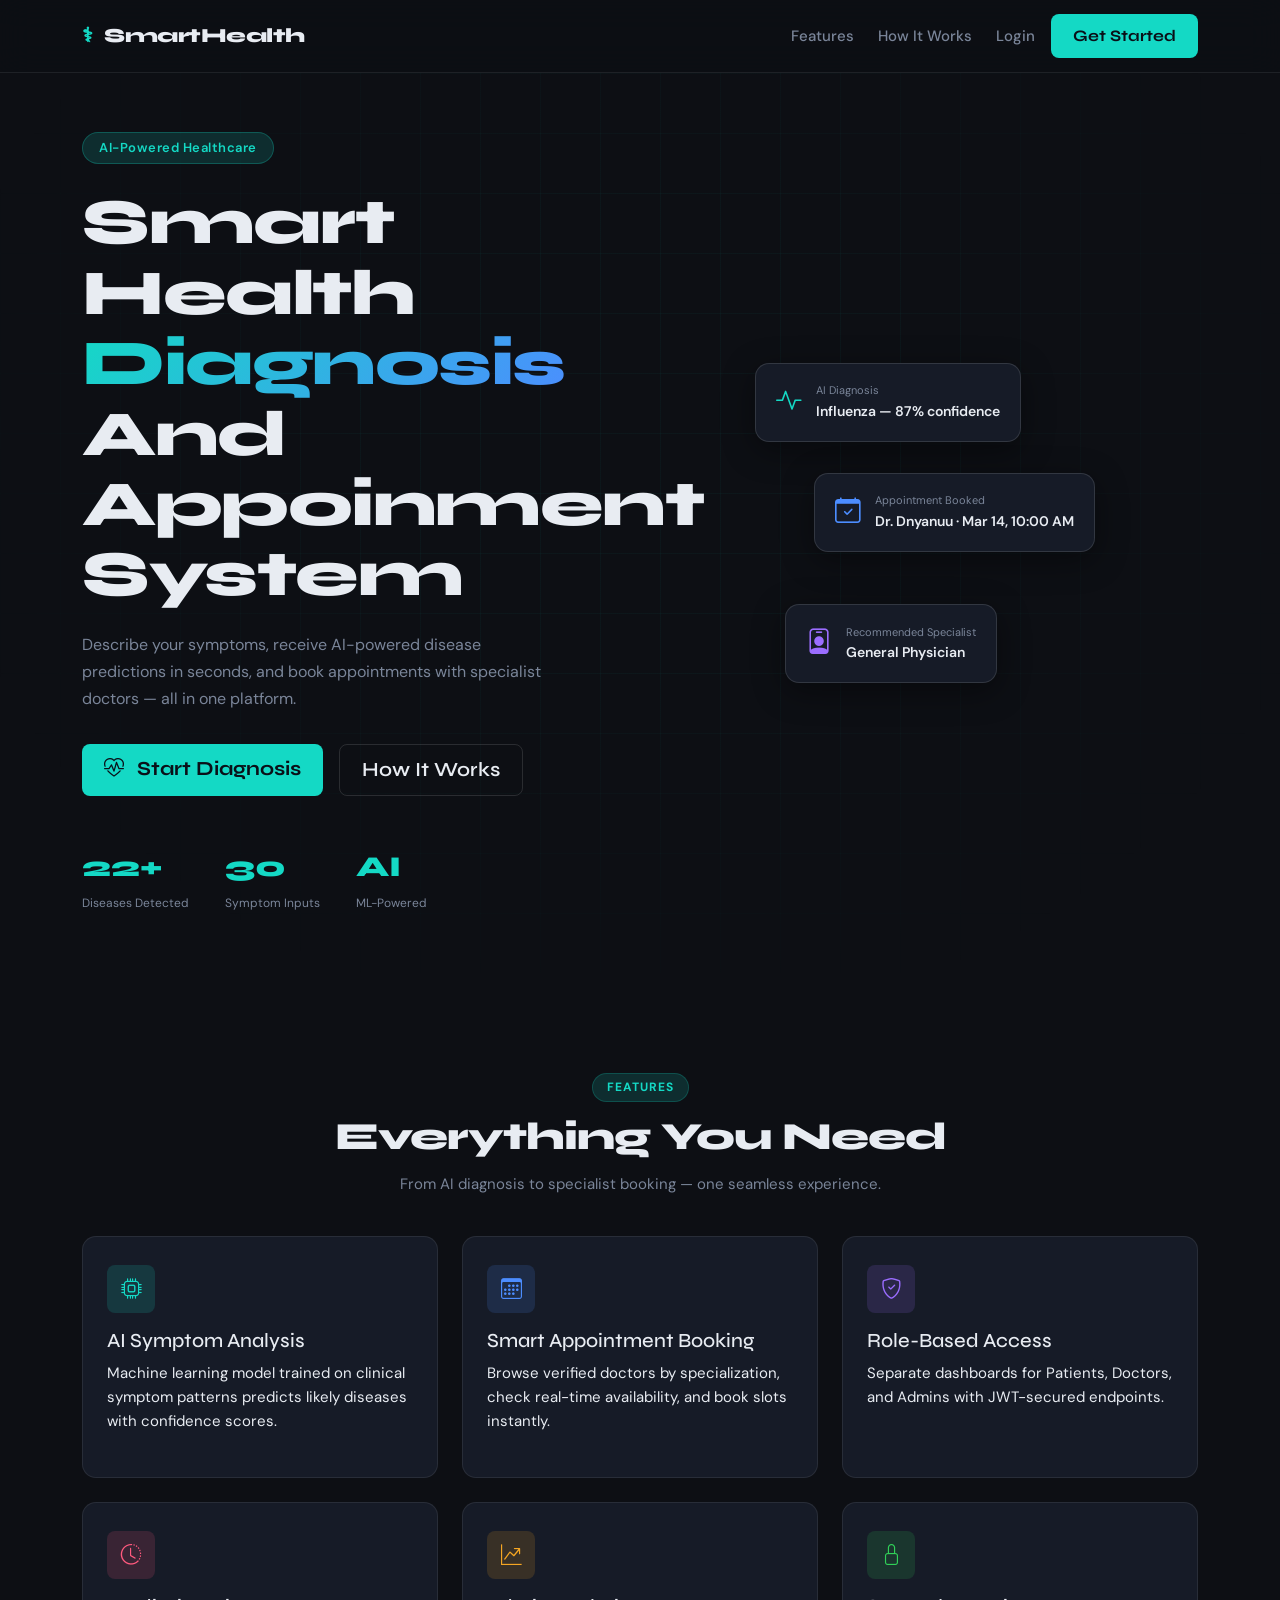
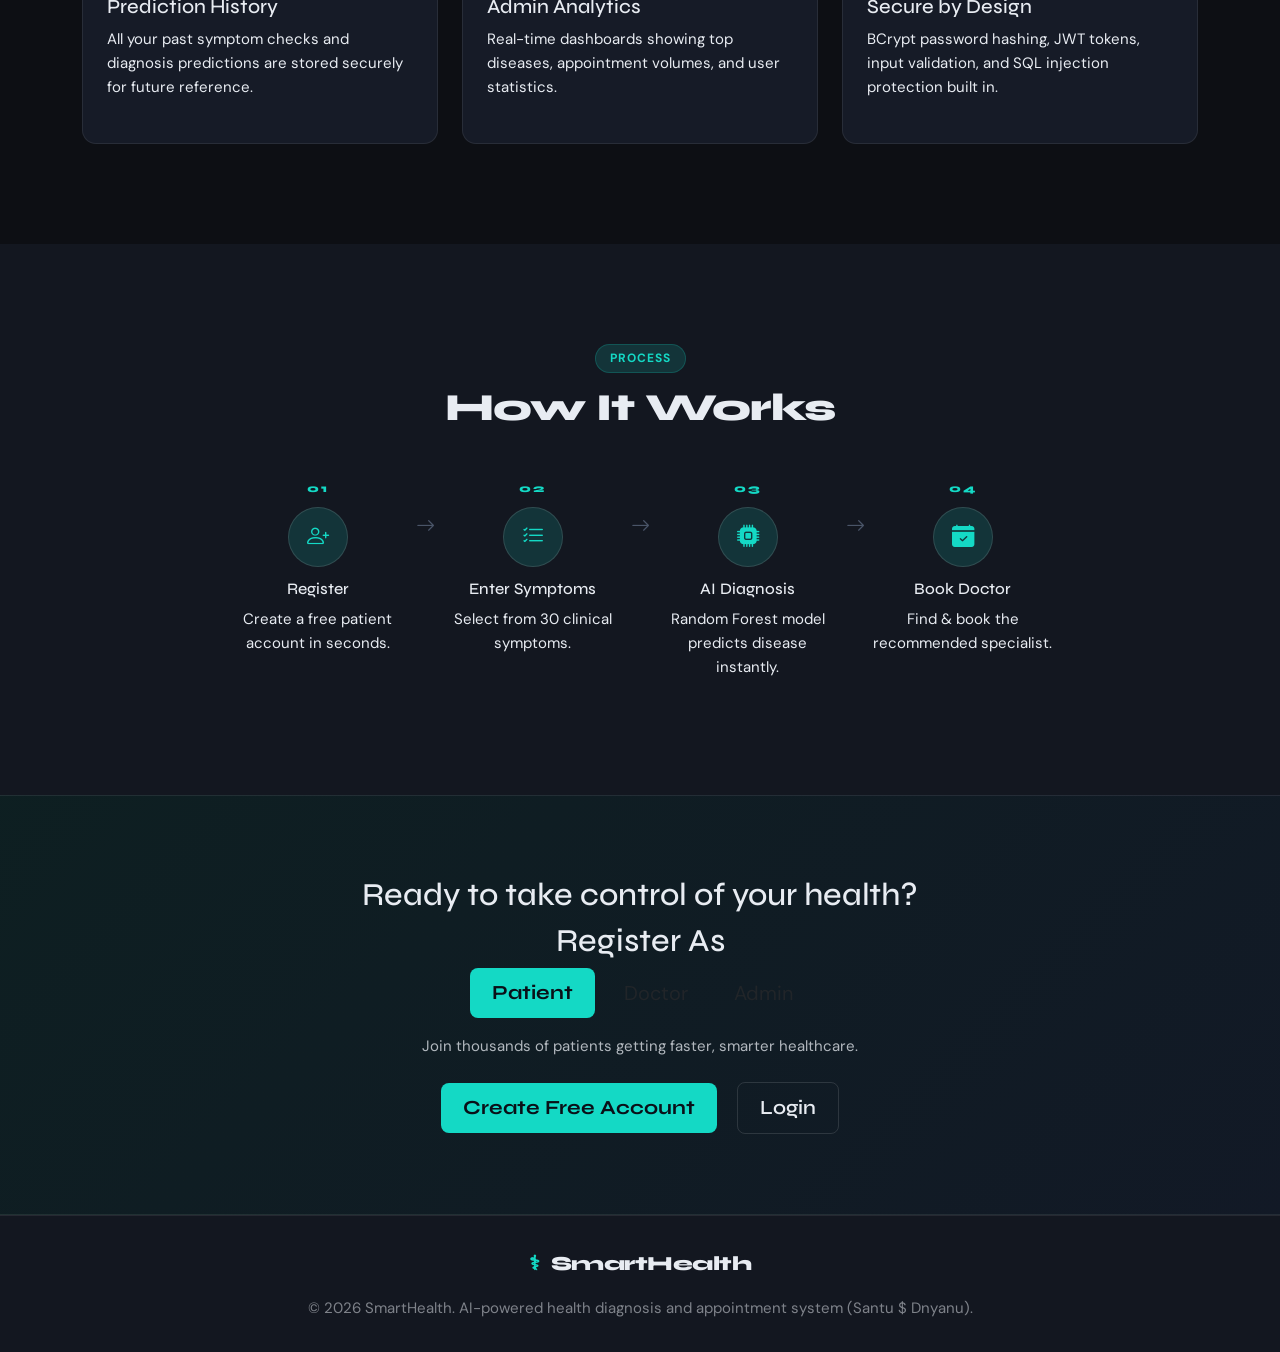
==== commit 61be1fe6: "Update index.html" ====
--- a/frontend/index.html
+++ b/frontend/index.html
@@ -42,9 +42,9 @@
       <div class="col-lg-6">
         <div class="hero-badge">AI-Powered Healthcare</div>
         <h1 class="hero-title">
-          Intelligent<br/>
-          <span class="hero-accent">Health Diagnosis</span><br/>
-          At Your Fingertips
+          Smart Health<br/>
+          <span class="hero-accent"> Diagnosis</span><br/>
+          And Appoinment System
         </h1>
         <p class="hero-sub">
           Describe your symptoms, receive AI-powered disease predictions in seconds,
@@ -75,7 +75,7 @@
             <i class="bi bi-calendar-check"></i>
             <div>
               <div class="fc-label">Appointment Booked</div>
-              <div class="fc-val">Dr. Sharma · Mar 14, 10:00 AM</div>
+              <div class="fc-val">Dr. Dnyanuu · Mar 14, 10:00 AM</div>
             </div>
           </div>
           <div class="hero-float-card card-spec">
@@ -210,7 +210,7 @@
 <footer class="sh-footer">
   <div class="container text-center">
     <div class="sh-brand mb-3"><span class="brand-icon">⚕</span> SmartHealth</div>
-    <p class="mb-0 opacity-50">© 2026 SmartHealth. AI-powered health diagnosis and appointment system (SD).</p>
+    <p class="mb-0 opacity-50">© 2026 SmartHealth. AI-powered health diagnosis and appointment system (Santu $ Dnyanu).</p>
   </div>
 </footer>
 
--- a/frontend/style.css
+++ b/frontend/style.css
@@ -250,7 +250,6 @@
 
 .fc-label { font-size: 11px; color: var(--text-muted); }
 .fc-val   { font-size: 14px; font-weight: 600; color: var(--text); }
-
 /* ════════════════════════════════════════════════════════════
    SECTIONS (landing page)
    ════════════════════════════════════════════════════════════ */
@@ -806,3 +805,47 @@
   .auth-left { display: none !important; }
   .hero-stats { gap: 20px; }
 }
+/* ===== REGISTER PAGE FIX ===== */
+
+.register-container {
+  min-height: 100vh;
+  display: flex;
+  justify-content: center;
+  align-items: center;
+  background: var(--bg);
+}
+
+.register-box {
+  background: var(--bg-card);
+  padding: 30px;
+  border-radius: 14px;
+  width: 100%;
+  max-width: 400px;
+  border: 1px solid var(--border);
+  box-shadow: var(--shadow);
+}
+
+.register-box h2 {
+  text-align: center;
+  margin-bottom: 20px;
+  font-family: 'Syne', sans-serif;
+}
+
+.register-box input {
+  width: 100%;
+  margin-bottom: 12px;
+  padding: 10px;
+  border-radius: 8px;
+  border: 1px solid var(--border);
+  background: var(--bg-3);
+  color: white;
+}
+
+.register-box button {
+  width: 100%;
+  padding: 10px;
+  border-radius: 8px;
+  background: var(--teal);
+  border: none;
+  font-weight: bold;
+}
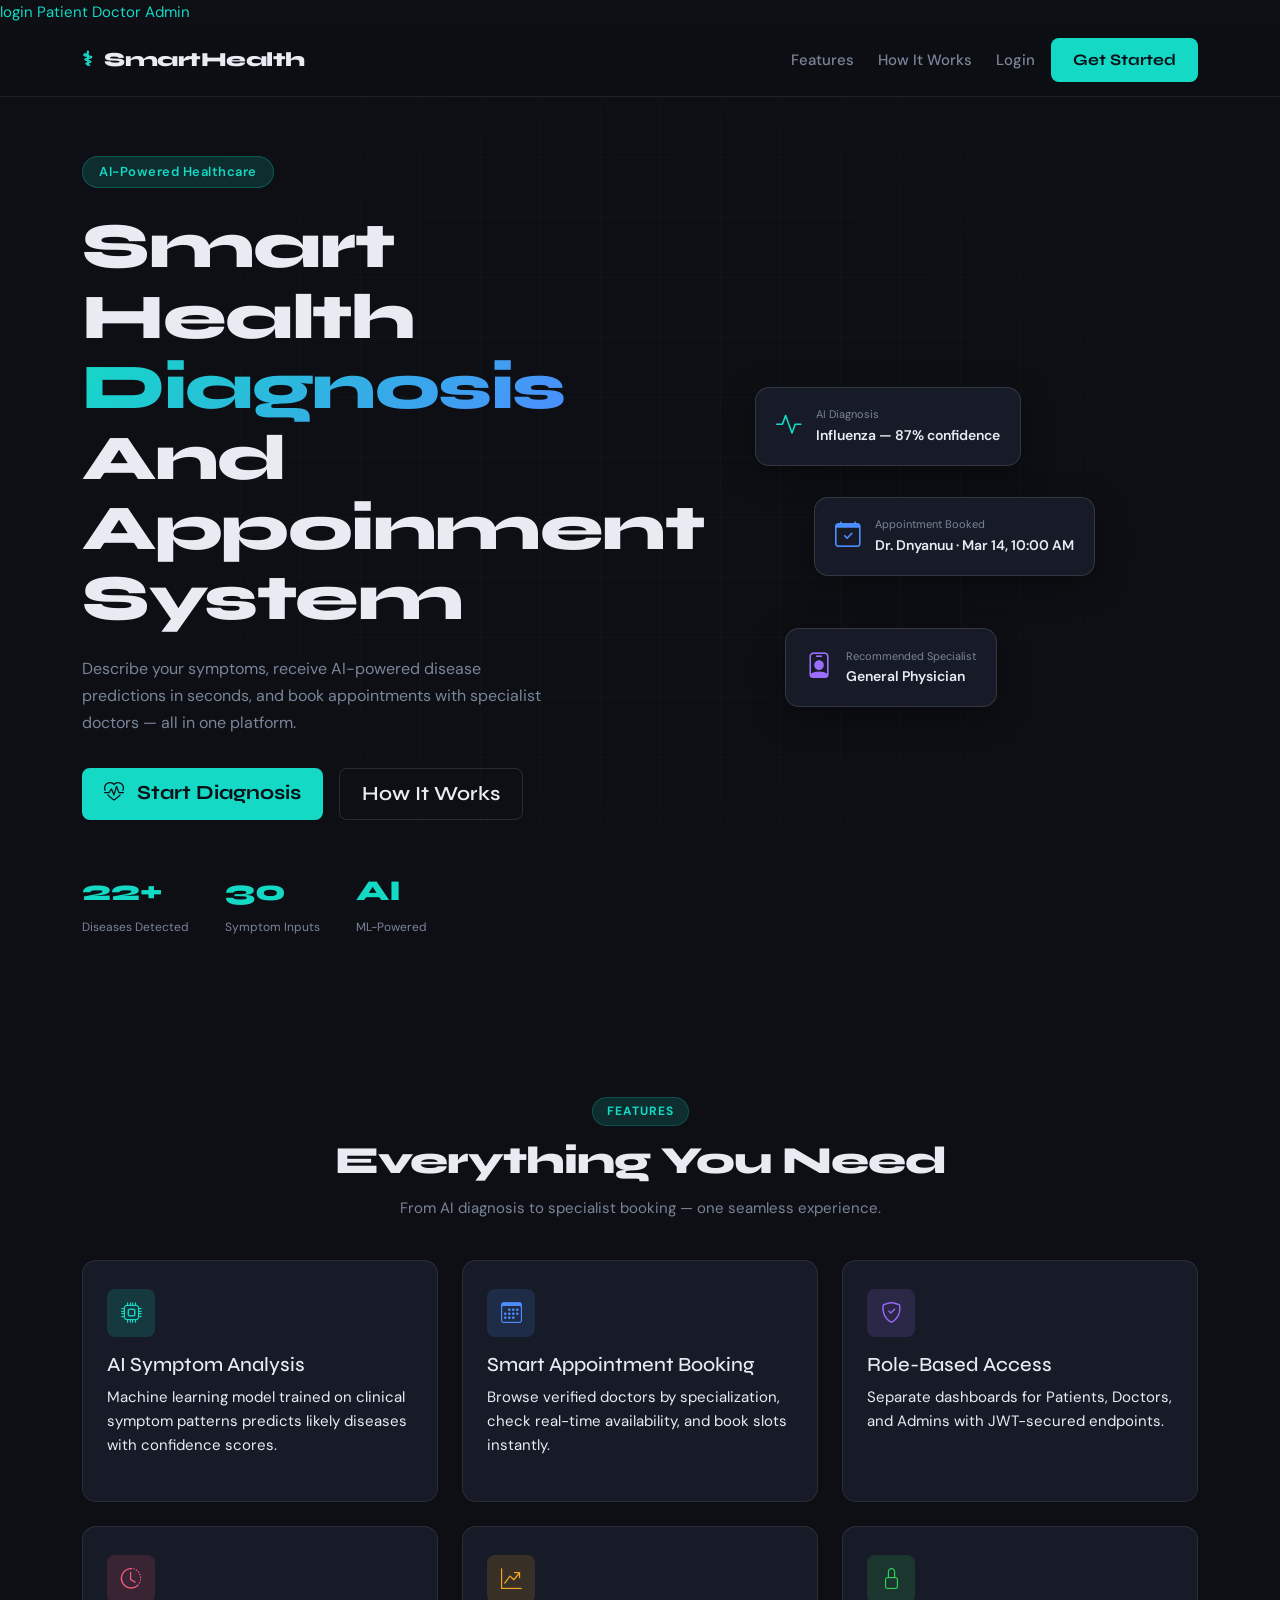
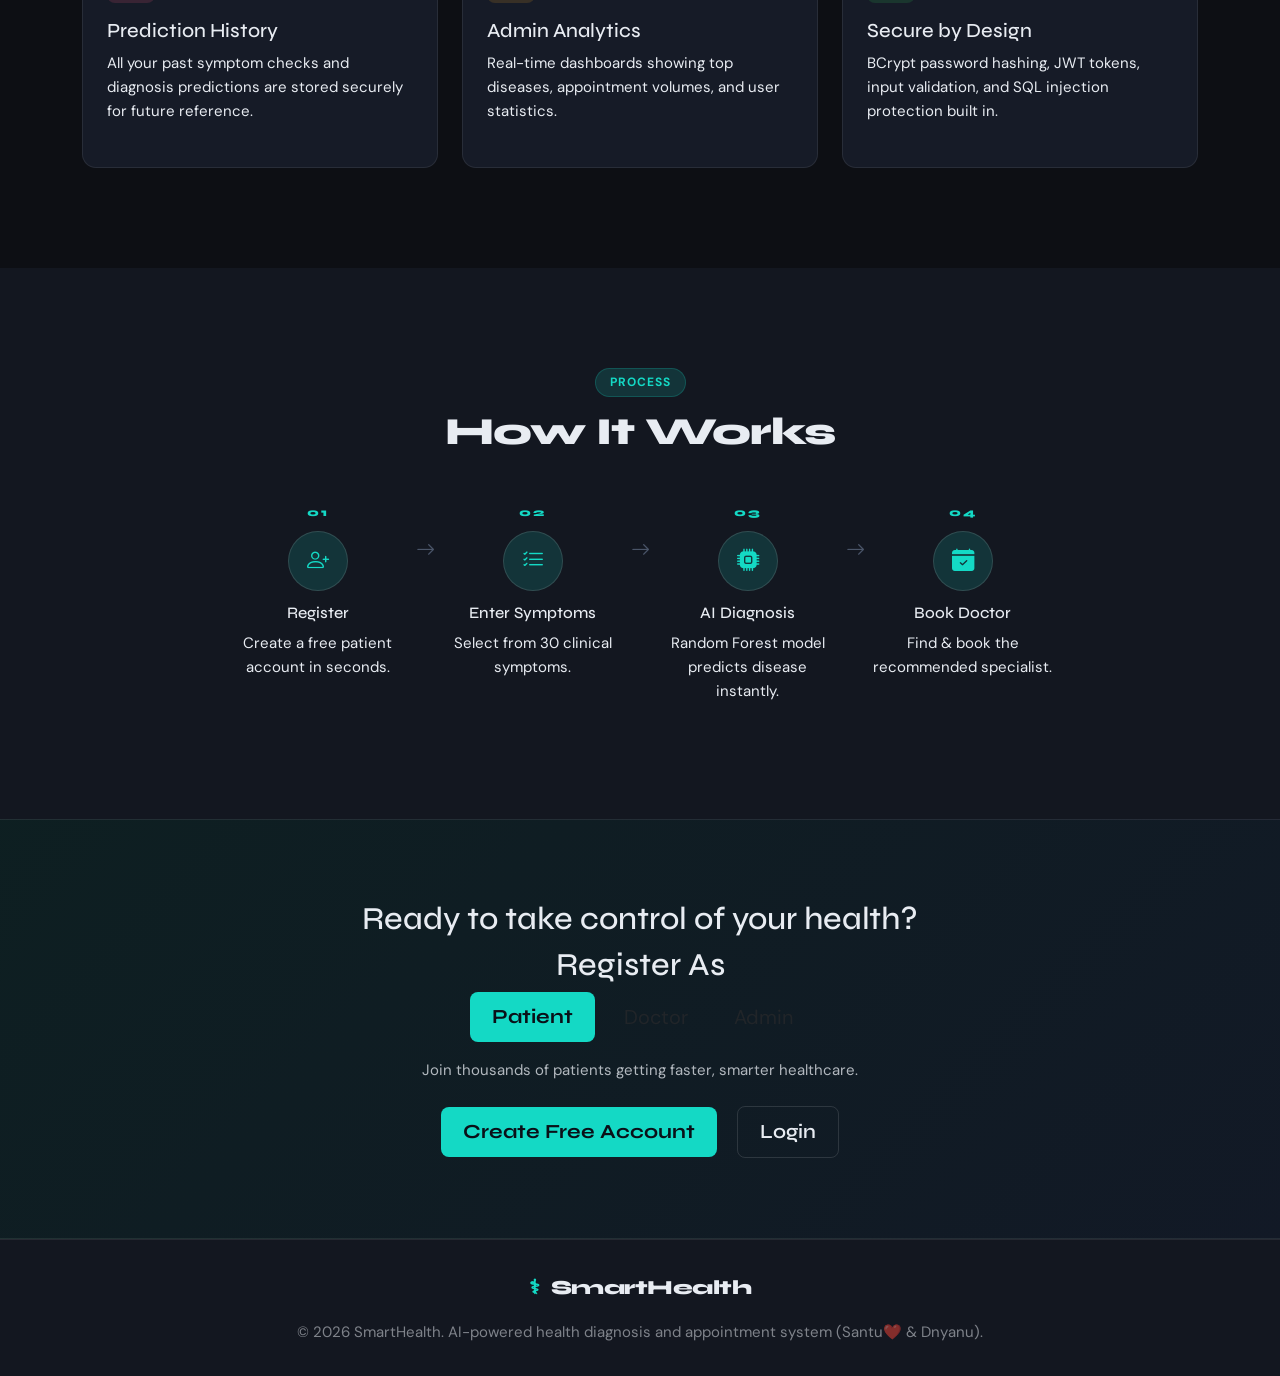
==== commit 67e9a905: "Update index.html" ====
--- a/frontend/index.html
+++ b/frontend/index.html
@@ -11,6 +11,10 @@
   <link rel="stylesheet" href="https://cdn.jsdelivr.net/npm/bootstrap-icons@1.11.3/font/bootstrap-icons.css" />
   <link rel="stylesheet" href="style.css" />
  <script src="script.js"></script>
+      <a href="login.html">login</a>
+    <a href="register-patient.html">Patient</a>
+    <a href="register-doctor.html">Doctor</a>
+    <a href="register-admin.html">Admin</a>
 </head>
 <body>
 
@@ -210,7 +214,7 @@
 <footer class="sh-footer">
   <div class="container text-center">
     <div class="sh-brand mb-3"><span class="brand-icon">⚕</span> SmartHealth</div>
-    <p class="mb-0 opacity-50">© 2026 SmartHealth. AI-powered health diagnosis and appointment system (Santu $ Dnyanu).</p>
+    <p class="mb-0 opacity-50">© 2026 SmartHealth. AI-powered health diagnosis and appointment system (Santu❤️ & Dnyanu).</p>
   </div>
 </footer>
 
